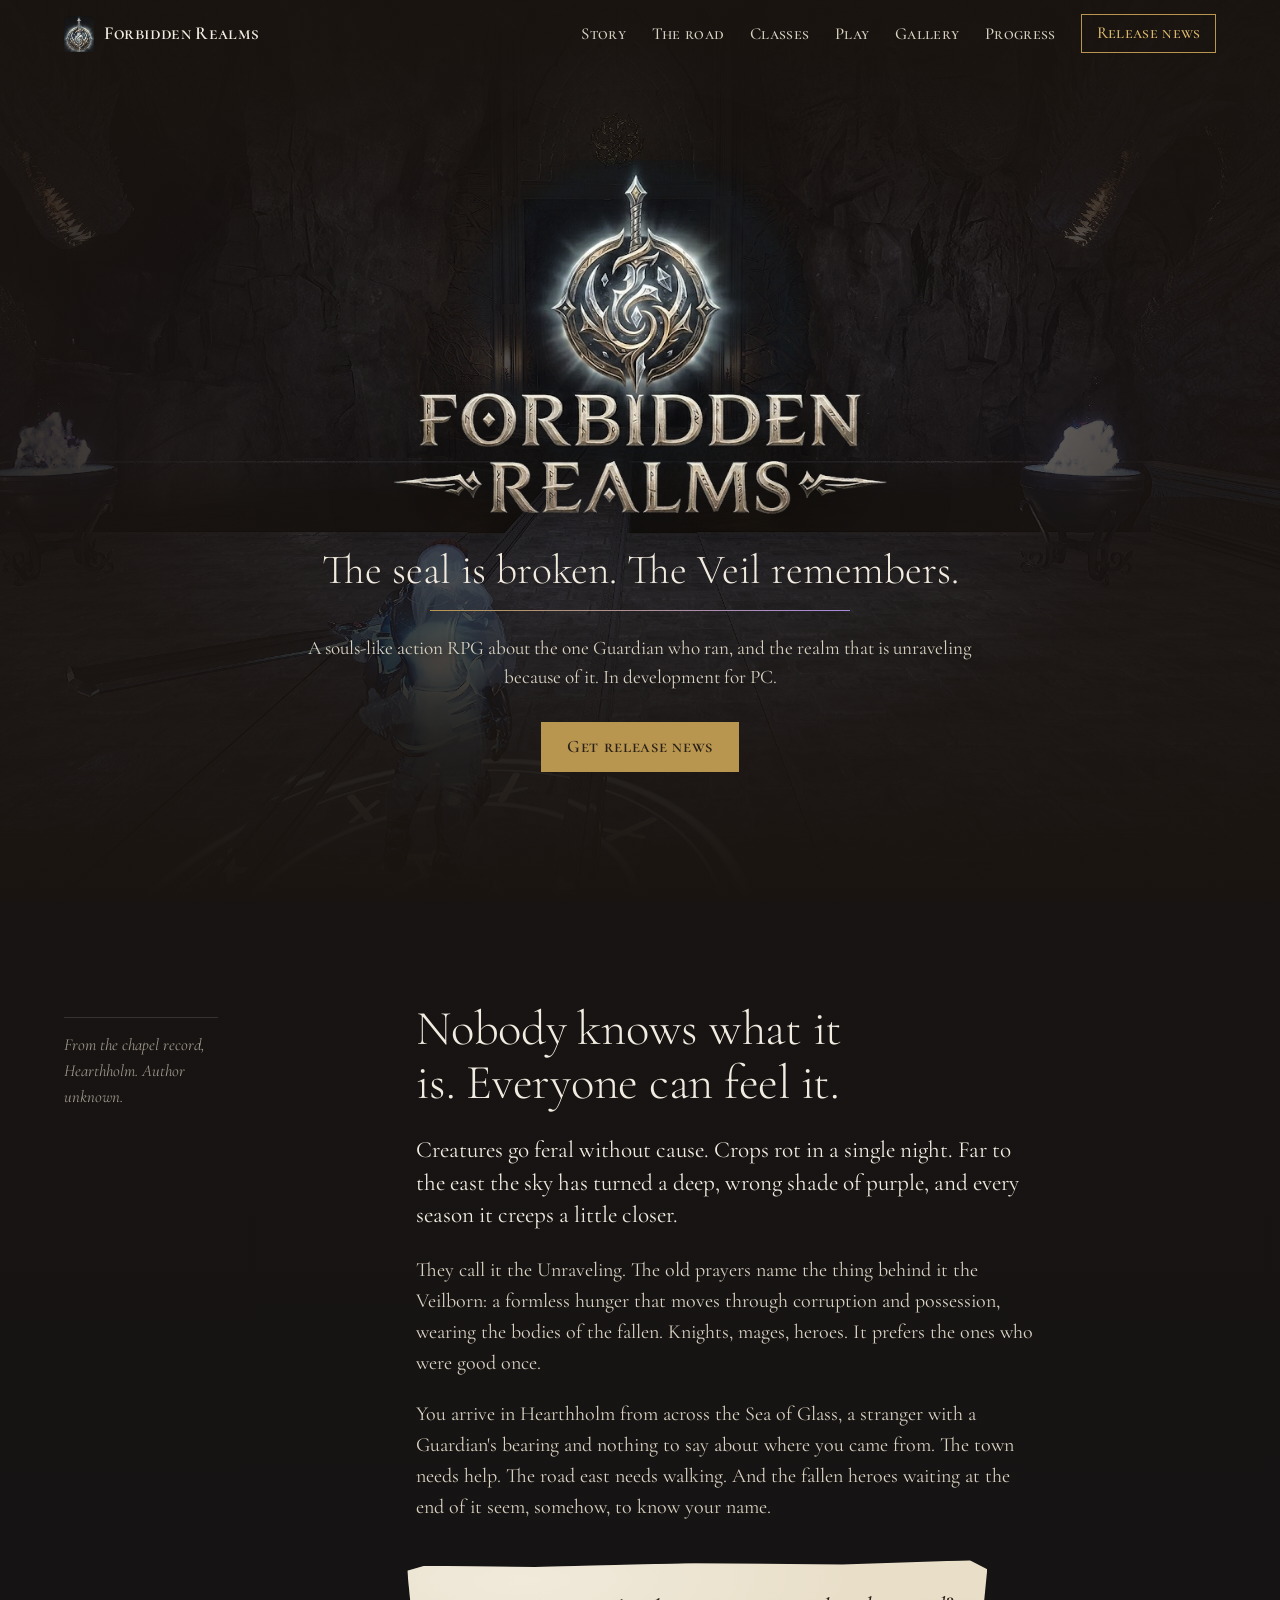
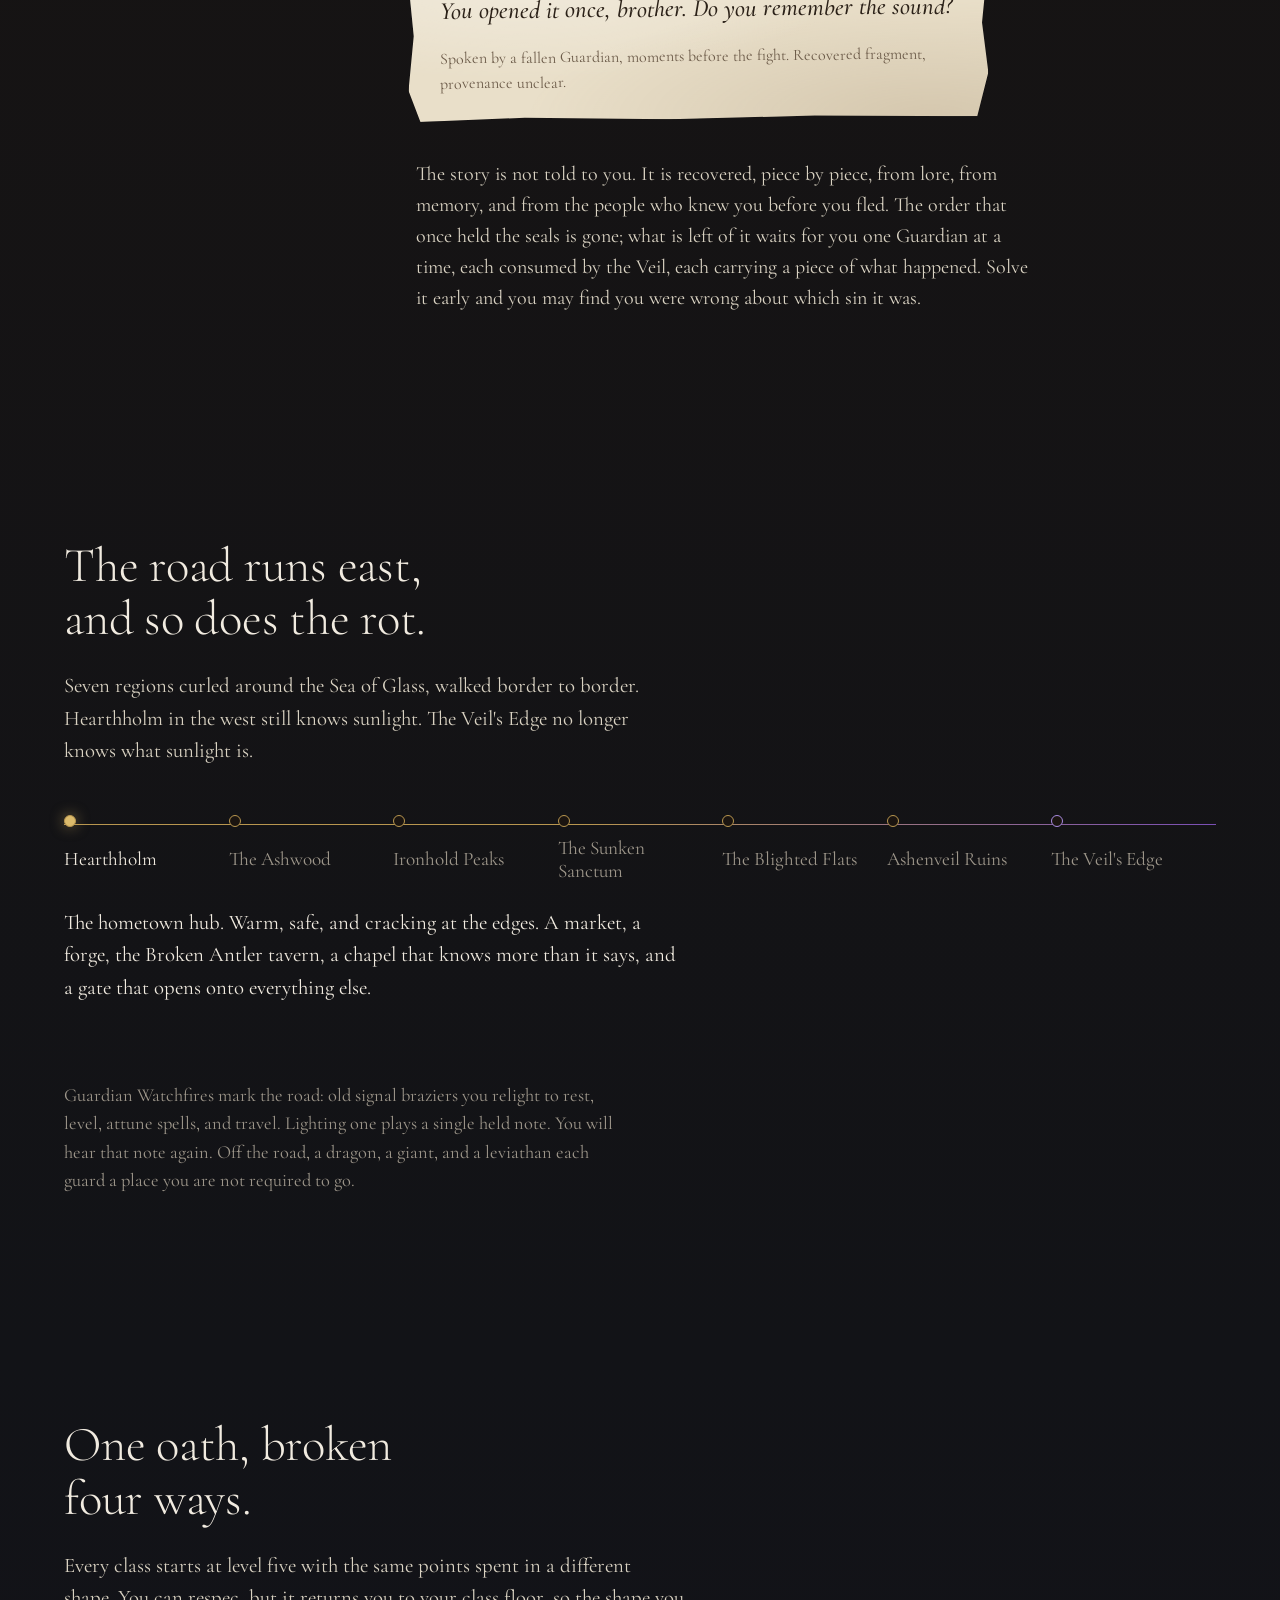
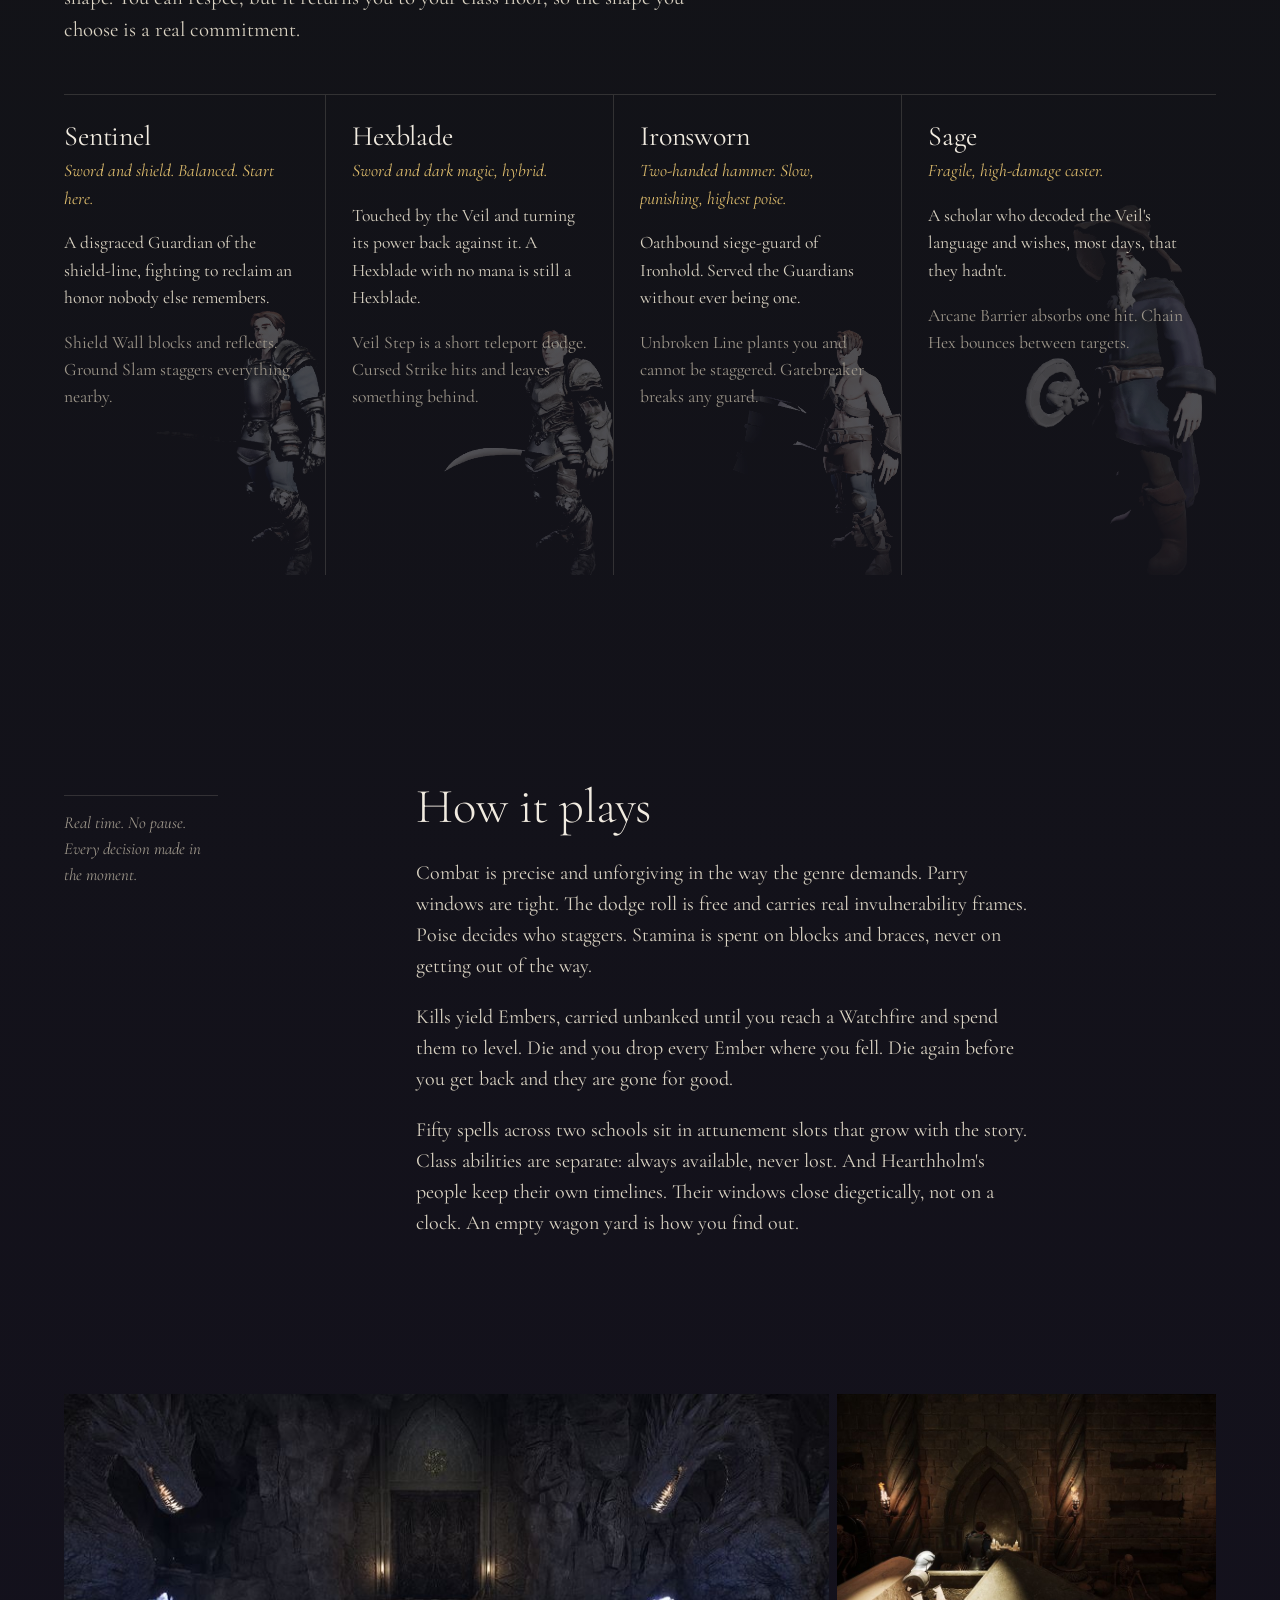
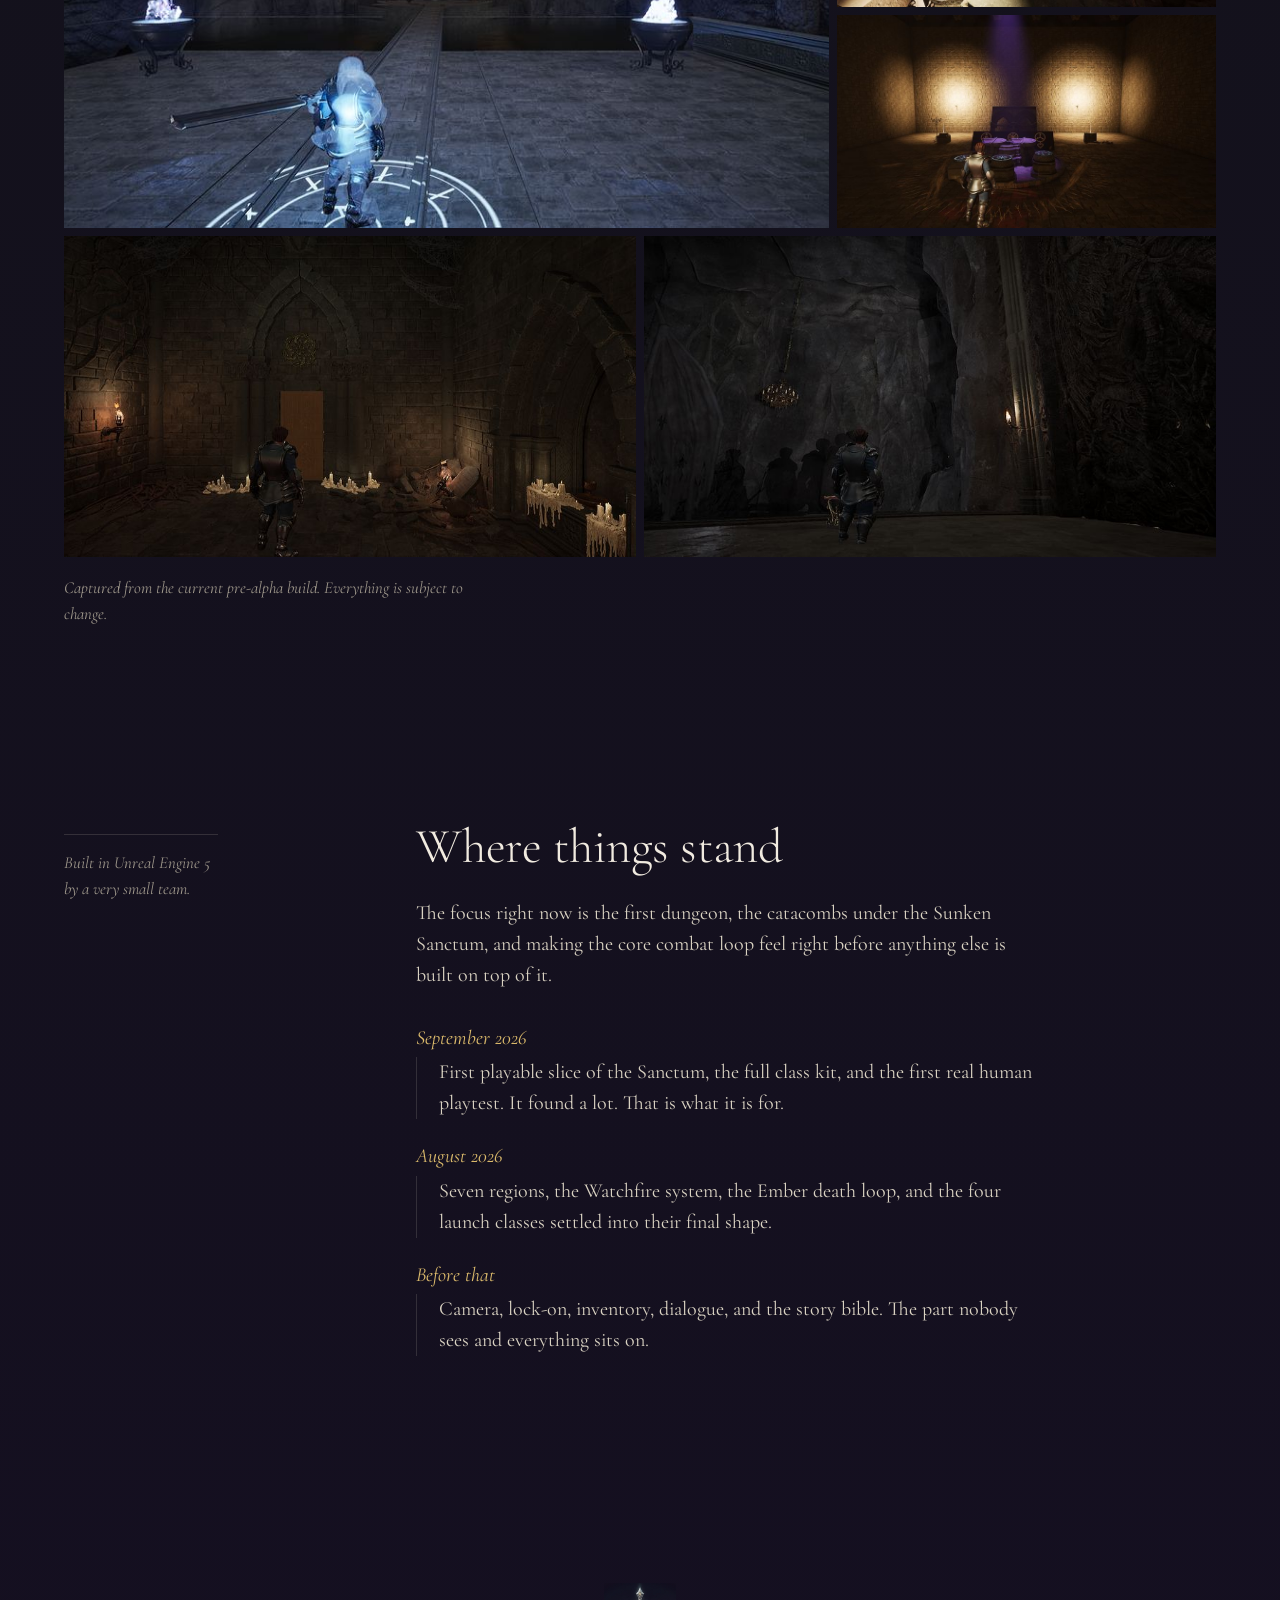
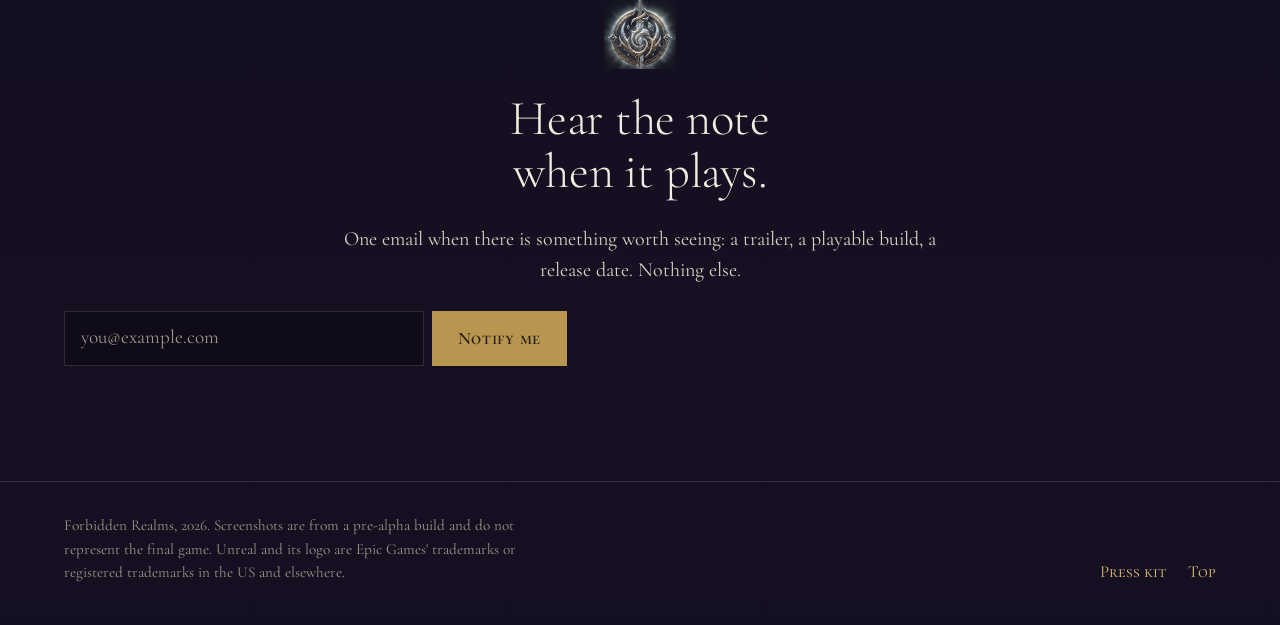
==== index.html @ a3195ac0 "initial" ====
<!DOCTYPE html>
<html lang="en">
<head>
  <meta charset="utf-8">
  <meta name="viewport" content="width=device-width, initial-scale=1">
  <title>Forbidden Realms</title>
  <meta name="description" content="A souls-like action RPG. The seals are failing, the realm is unraveling from the east, and the only Guardian left is the one who ran.">
  <meta name="theme-color" content="#1a1410">

  <meta property="og:type" content="website">
  <meta property="og:title" content="Forbidden Realms">
  <meta property="og:description" content="The seal is broken. The Veil remembers. A souls-like action RPG, in development for PC.">
  <meta property="og:image" content="assets/img/og-image.jpg">
  <meta name="twitter:card" content="summary_large_image">
  <meta name="twitter:title" content="Forbidden Realms">
  <meta name="twitter:description" content="The seal is broken. The Veil remembers. A souls-like action RPG, in development for PC.">
  <meta name="twitter:image" content="assets/img/og-image.jpg">

  <link rel="icon" type="image/png" sizes="32x32" href="assets/img/favicon-32.png">
  <link rel="apple-touch-icon" sizes="180x180" href="assets/img/favicon-180.png">

  <link rel="preconnect" href="https://fonts.googleapis.com">
  <link rel="preconnect" href="https://fonts.gstatic.com" crossorigin>
  <link href="https://fonts.googleapis.com/css2?family=Cormorant+Garamond:ital,wght@0,300;0,400;0,500;0,600;1,300;1,400;1,500&family=Cormorant+SC:wght@500;600&display=swap" rel="stylesheet">
  <link rel="stylesheet" href="assets/css/style.css">
</head>
<body>

<a class="skip" href="#story">Skip to the story</a>

<header class="top" id="top">
  <a class="top__home" href="#top">
    <img src="assets/img/emblem.png" alt="" width="30" height="36">
    <span>Forbidden Realms</span>
  </a>
  <button class="top__toggle" aria-expanded="false" aria-controls="menu" aria-label="Open menu"><span></span><span></span></button>
  <nav class="top__nav" id="menu" aria-label="Sections">
    <a href="#story">Story</a>
    <a href="#road">The road</a>
    <a href="#classes">Classes</a>
    <a href="#play">Play</a>
    <a href="#gallery">Gallery</a>
    <a href="#progress">Progress</a>
    <a class="top__cta" href="#follow">Release news</a>
  </nav>
</header>

<main>

  <section class="hero" aria-labelledby="title">
    <picture class="hero__bg">
      <source media="(max-width: 720px)" srcset="assets/img/hero-bg-small.jpg">
      <img src="assets/img/hero-bg.jpg" alt="" fetchpriority="high">
    </picture>
    <div class="hero__body">
      <img class="hero__mark" src="assets/img/logo.png" alt="Forbidden Realms" width="630" height="445">
      <h1 id="title" class="sr-only">Forbidden Realms</h1>
      <p class="hero__line">The seal is broken. The Veil remembers.</p>
      <span class="hero__note" aria-hidden="true"></span>
      <p class="hero__about">A souls-like action RPG about the one Guardian who ran, and the realm that is unraveling because of it. In development for PC.</p>
      <a class="button" href="#follow">Get release news</a>
    </div>
  </section>

  <section class="ms" id="story" aria-labelledby="story-h">
    <aside class="ms__margin">
      <p>From the chapel record, Hearthholm. Author unknown.</p>
    </aside>
    <div class="ms__text">
      <h2 id="story-h">Nobody knows what it is. Everyone can feel it.</h2>
      <p class="first">Creatures go feral without cause. Crops rot in a single night. Far to the east the sky has turned a deep, wrong shade of purple, and every season it creeps a little closer.</p>
      <p>They call it the Unraveling. The old prayers name the thing behind it the Veilborn: a formless hunger that moves through corruption and possession, wearing the bodies of the fallen. Knights, mages, heroes. It prefers the ones who were good once.</p>
      <p>You arrive in Hearthholm from across the Sea of Glass, a stranger with a Guardian's bearing and nothing to say about where you came from. The town needs help. The road east needs walking. And the fallen heroes waiting at the end of it seem, somehow, to know your name.</p>

      <figure class="fragment">
        <blockquote>
          <p>You opened it once, brother. Do you remember the sound?</p>
        </blockquote>
        <figcaption>Spoken by a fallen Guardian, moments before the fight. Recovered fragment, provenance unclear.</figcaption>
      </figure>

      <p>The story is not told to you. It is recovered, piece by piece, from lore, from memory, and from the people who knew you before you fled. The order that once held the seals is gone; what is left of it waits for you one Guardian at a time, each consumed by the Veil, each carrying a piece of what happened. Solve it early and you may find you were wrong about which sin it was.</p>
    </div>
  </section>

  <section class="road-section" id="road" aria-labelledby="road-h">
    <div class="road-section__head">
      <h2 id="road-h">The road runs east, and so does the rot.</h2>
      <p>Seven regions curled around the Sea of Glass, walked border to border. Hearthholm in the west still knows sunlight. The Veil's Edge no longer knows what sunlight is.</p>
    </div>

    <ol class="road" aria-label="Regions, west to east">
      <li class="road__stop is-active">
        <button type="button" aria-expanded="true" aria-controls="stop-1" id="stop-1-btn">Hearthholm</button>
        <div class="road__text" id="stop-1" role="region" aria-labelledby="stop-1-btn">
          <p>The hometown hub. Warm, safe, and cracking at the edges. A market, a forge, the Broken Antler tavern, a chapel that knows more than it says, and a gate that opens onto everything else.</p>
        </div>
      </li>
      <li class="road__stop">
        <button type="button" aria-expanded="false" aria-controls="stop-2" id="stop-2-btn">The Ashwood</button>
        <div class="road__text" id="stop-2" role="region" aria-labelledby="stop-2-btn" hidden>
          <p>A dark, corrupted forest and the first true zone. The trees remember what burned.</p>
        </div>
      </li>
      <li class="road__stop">
        <button type="button" aria-expanded="false" aria-controls="stop-3" id="stop-3-btn">Ironhold Peaks</button>
        <div class="road__text" id="stop-3" role="region" aria-labelledby="stop-3-btn" hidden>
          <p>Mountain fortresses and what remains of the Guardian order. The Vault of Oaths is up there somewhere, and so is something that was never a Guardian at all.</p>
        </div>
      </li>
      <li class="road__stop">
        <button type="button" aria-expanded="false" aria-controls="stop-4" id="stop-4-btn">The Sunken Sanctum</button>
        <div class="road__text" id="stop-4" role="region" aria-labelledby="stop-4-btn" hidden>
          <p>An underground seal site beneath the forest. Water, stone, candle wax, and things that should have stayed bound. This is where the current build lives.</p>
        </div>
      </li>
      <li class="road__stop">
        <button type="button" aria-expanded="false" aria-controls="stop-5" id="stop-5-btn">The Blighted Flats</button>
        <div class="road__text" id="stop-5" role="region" aria-labelledby="stop-5-btn" hidden>
          <p>A wasteland crossed by the Bone Road. The turning point of the whole story waits on the far side.</p>
        </div>
      </li>
      <li class="road__stop">
        <button type="button" aria-expanded="false" aria-controls="stop-6" id="stop-6-btn">Ashenveil Ruins</button>
        <div class="road__text" id="stop-6" role="region" aria-labelledby="stop-6-btn" hidden>
          <p>A village that no longer exists, across the water you swore you would never cross again.</p>
        </div>
      </li>
      <li class="road__stop road__stop--veil">
        <button type="button" aria-expanded="false" aria-controls="stop-7" id="stop-7-btn">The Veil's Edge</button>
        <div class="road__text" id="stop-7" role="region" aria-labelledby="stop-7-btn" hidden>
          <p>Reality is coming apart here. The last seal is at the center of it, and so is the truth.</p>
        </div>
      </li>
    </ol>

    <p class="road-section__foot">Guardian Watchfires mark the road: old signal braziers you relight to rest, level, attune spells, and travel. Lighting one plays a single held note. You will hear that note again. Off the road, a dragon, a giant, and a leviathan each guard a place you are not required to go.</p>
  </section>

  <section class="classes" id="classes" aria-labelledby="classes-h">
    <div class="classes__head">
      <h2 id="classes-h">One oath, broken four ways.</h2>
      <p>Every class starts at level five with the same points spent in a different shape. You can respec, but it returns you to your class floor, so the shape you choose is a real commitment.</p>
    </div>
    <div class="classes__grid">
      <article>
        <video class="classes__loop classes__loop--onblack" muted loop playsinline preload="none" poster="assets/video/sentinel.jpg" aria-hidden="true" tabindex="-1">
          <source data-src="assets/video/sentinel.webm" type="video/webm">
          <source data-src="assets/video/sentinel.mp4" type="video/mp4">
        </video>
        <h3>Sentinel</h3>
        <p class="classes__style">Sword and shield. Balanced. Start here.</p>
        <p>A disgraced Guardian of the shield-line, fighting to reclaim an honor nobody else remembers.</p>
        <p class="classes__kit">Shield Wall blocks and reflects. Ground Slam staggers everything nearby.</p>
      </article>
      <article>
        <video class="classes__loop classes__loop--onblack" muted loop playsinline preload="none" poster="assets/video/hexblade.jpg" aria-hidden="true" tabindex="-1">
          <source data-src="assets/video/hexblade.webm" type="video/webm">
          <source data-src="assets/video/hexblade.mp4" type="video/mp4">
        </video>
        <h3>Hexblade</h3>
        <p class="classes__style">Sword and dark magic, hybrid.</p>
        <p>Touched by the Veil and turning its power back against it. A Hexblade with no mana is still a Hexblade.</p>
        <p class="classes__kit">Veil Step is a short teleport dodge. Cursed Strike hits and leaves something behind.</p>
      </article>
      <article>
        <video class="classes__loop classes__loop--onblack" muted loop playsinline preload="none" poster="assets/video/ironsworn.jpg" aria-hidden="true" tabindex="-1">
          <source data-src="assets/video/ironsworn.webm" type="video/webm">
          <source data-src="assets/video/ironsworn.mp4" type="video/mp4">
        </video>
        <h3>Ironsworn</h3>
        <p class="classes__style">Two-handed hammer. Slow, punishing, highest poise.</p>
        <p>Oathbound siege-guard of Ironhold. Served the Guardians without ever being one.</p>
        <p class="classes__kit">Unbroken Line plants you and cannot be staggered. Gatebreaker breaks any guard.</p>
      </article>
      <article>
        <video class="classes__loop classes__loop--onblack" muted loop playsinline preload="none" poster="assets/video/sage.jpg" aria-hidden="true" tabindex="-1">
          <source data-src="assets/video/sage.webm" type="video/webm">
          <source data-src="assets/video/sage.mp4" type="video/mp4">
        </video>
        <h3>Sage</h3>
        <p class="classes__style">Fragile, high-damage caster.</p>
        <p>A scholar who decoded the Veil's language and wishes, most days, that they hadn't.</p>
        <p class="classes__kit">Arcane Barrier absorbs one hit. Chain Hex bounces between targets.</p>
      </article>
    </div>
  </section>

  <section class="ms" id="play" aria-labelledby="play-h">
    <aside class="ms__margin">
      <p>Real time. No pause. Every decision made in the moment.</p>
    </aside>
    <div class="ms__text">
      <h2 id="play-h">How it plays</h2>
      <p>Combat is precise and unforgiving in the way the genre demands. Parry windows are tight. The dodge roll is free and carries real invulnerability frames. Poise decides who staggers. Stamina is spent on blocks and braces, never on getting out of the way.</p>
      <p>Kills yield Embers, carried unbanked until you reach a Watchfire and spend them to level. Die and you drop every Ember where you fell. Die again before you get back and they are gone for good.</p>
      <p>Fifty spells across two schools sit in attunement slots that grow with the story. Class abilities are separate: always available, never lost. And Hearthholm's people keep their own timelines. Their windows close diegetically, not on a clock. An empty wagon yard is how you find out.</p>
    </div>
  </section>

  <section class="gallery" id="gallery" aria-labelledby="gallery-h">
    <h2 id="gallery-h" class="sr-only">Gallery</h2>
    <a class="gallery__item gallery__item--a" href="assets/img/gallery/dragon-hall.jpg" data-caption="The sealed gate, Sunken Sanctum">
      <img src="assets/img/gallery/dragon-hall-thumb.jpg" alt="A knight before a vast gate flanked by two stone dragons, blue braziers burning on either side" loading="lazy" width="800" height="450">
    </a>
    <a class="gallery__item gallery__item--b" href="assets/img/gallery/altar.jpg" data-caption="A Guardian's rest">
      <img src="assets/img/gallery/altar-thumb.jpg" alt="A knight kneels at a candle-lit shrine between twisted stone pillars" loading="lazy" width="800" height="450">
    </a>
    <a class="gallery__item gallery__item--c" href="assets/img/gallery/rune-chamber.jpg" data-caption="The rune chamber">
      <img src="assets/img/gallery/rune-chamber-thumb.jpg" alt="A ritual chamber lit violet from above, sigils glowing on stone pedestals" loading="lazy" width="800" height="450">
    </a>
    <a class="gallery__item gallery__item--d" href="assets/img/gallery/sealed-door.jpg" data-caption="The door beneath the sigil">
      <img src="assets/img/gallery/sealed-door-thumb.jpg" alt="A knight approaches a wooden door beneath a gilded sigil in a cobwebbed chamber" loading="lazy" width="800" height="450">
    </a>
    <a class="gallery__item gallery__item--e" href="assets/img/gallery/cavern.jpg" data-caption="Below the Sanctum">
      <img src="assets/img/gallery/cavern-thumb.jpg" alt="A lone knight in a dark cavern lit by a distant chandelier" loading="lazy" width="800" height="450">
    </a>
    <p class="gallery__note">Captured from the current pre-alpha build. Everything is subject to change.</p>
  </section>

  <section class="ms" id="progress" aria-labelledby="progress-h">
    <aside class="ms__margin">
      <p>Built in Unreal Engine 5 by a very small team.</p>
    </aside>
    <div class="ms__text">
      <h2 id="progress-h">Where things stand</h2>
      <p>The focus right now is the first dungeon, the catacombs under the Sunken Sanctum, and making the core combat loop feel right before anything else is built on top of it.</p>
      <dl class="log">
        <dt><time datetime="2026-09">September 2026</time></dt>
        <dd>First playable slice of the Sanctum, the full class kit, and the first real human playtest. It found a lot. That is what it is for.</dd>
        <dt><time datetime="2026-08">August 2026</time></dt>
        <dd>Seven regions, the Watchfire system, the Ember death loop, and the four launch classes settled into their final shape.</dd>
        <dt>Before that</dt>
        <dd>Camera, lock-on, inventory, dialogue, and the story bible. The part nobody sees and everything sits on.</dd>
      </dl>
    </div>
  </section>

  <section class="follow" id="follow" aria-labelledby="follow-h">
    <img class="follow__mark" src="assets/img/emblem.png" alt="" width="72" height="86">
    <h2 id="follow-h">Hear the note when it plays.</h2>
    <p>One email when there is something worth seeing: a trailer, a playable build, a release date. Nothing else.</p>
    <form class="follow__form" id="follow-form" novalidate>
      <label class="sr-only" for="email">Email address</label>
      <input id="email" type="email" name="email" placeholder="you@example.com" autocomplete="email" required>
      <button class="button" type="submit">Notify me</button>
      <p class="follow__msg" role="status" aria-live="polite"></p>
    </form>
  </section>

</main>

<footer class="foot">
  <p>Forbidden Realms, 2026. Screenshots are from a pre-alpha build and do not represent the final game. Unreal and its logo are Epic Games' trademarks or registered trademarks in the US and elsewhere.</p>
  <nav aria-label="Footer"><a href="press.html">Press kit</a><a href="#top">Top</a></nav>
</footer>

<div class="lightbox" id="lightbox" role="dialog" aria-modal="true" aria-label="Screenshot" hidden>
  <button class="lightbox__close" aria-label="Close">&times;</button>
  <button class="lightbox__prev" aria-label="Previous">&#8249;</button>
  <figure>
    <img class="lightbox__img" src="" alt="">
    <figcaption class="lightbox__cap"></figcaption>
  </figure>
  <button class="lightbox__next" aria-label="Next">&#8250;</button>
</div>

<script src="assets/js/main.js" defer></script>
</body>
</html>
---- assets/css/style.css ----
/* Forbidden Realms
   The page is the road east: it starts hearth-warm and ends Veil-purple.
   One family (Cormorant), one bold idea, hairlines only where they separate real things. */

:root {
  --soot: #1a1410;
  --ash: #121317;
  --veil-dark: #150f22;
  --bone: #d9d2c2;
  --bone-dim: #9d968a;
  --bone-bright: #f1ebe0;
  --gold: #b8964f;
  --gold-bright: #dcbb6c;
  --veil: #7a4fb5;
  --veil-bright: #a98be0;
  --vellum: #e9dfc9;
  --ink: #2b2118;
  --ink-dim: #6b5a48;
  --rule: rgba(217, 210, 194, 0.16);

  --serif: "Cormorant Garamond", "Cormorant", Garamond, "Times New Roman", serif;
  --caps: "Cormorant SC", "Cormorant Garamond", Garamond, serif;

  --measure: 62ch;
  --gutter: clamp(1.25rem, 5vw, 5rem);
  --ease: cubic-bezier(0.3, 0.7, 0.2, 1);
}

*, *::before, *::after { box-sizing: border-box; }
html { -webkit-text-size-adjust: 100%; scroll-behavior: smooth; }
body {
  margin: 0;
  font-family: var(--serif);
  font-size: 1.25rem;
  line-height: 1.55;
  color: var(--bone);
  background: linear-gradient(180deg, var(--soot) 0%, var(--ash) 42%, var(--veil-dark) 100%);
  overflow-x: hidden;
}
img { display: block; max-width: 100%; height: auto; }
a { color: var(--gold-bright); text-decoration: none; text-underline-offset: 0.18em; }
a:hover { text-decoration: underline; }
p { margin: 0 0 1em; max-width: var(--measure); }
h1, h2, h3 { font-weight: 400; line-height: 1.1; color: var(--bone-bright); margin: 0 0 0.5em; letter-spacing: -0.005em; }
h2 { font-size: clamp(2rem, 4.2vw, 3.05rem); font-weight: 300; max-width: 22ch; text-wrap: balance; }
h3 { font-size: 1.75rem; }
button { font: inherit; color: inherit; cursor: pointer; }
:focus-visible { outline: 2px solid var(--gold-bright); outline-offset: 4px; }

.sr-only { position: absolute !important; width: 1px; height: 1px; margin: -1px; padding: 0; overflow: hidden; clip: rect(0 0 0 0); white-space: nowrap; border: 0; }
.skip { position: absolute; left: 1rem; top: -4rem; z-index: 50; background: var(--gold); color: var(--ink); padding: 0.4rem 0.9rem; }
.skip:focus { top: 1rem; }

/* Buttons */
.button {
  display: inline-block;
  font-family: var(--caps);
  font-weight: 600;
  font-size: 1.1rem;
  letter-spacing: 0.04em;
  color: var(--ink);
  background: var(--gold);
  border: 0;
  padding: 0.7rem 1.6rem 0.75rem;
  transition: background 0.2s;
}
.button:hover { background: var(--gold-bright); text-decoration: none; }

/* Top bar */
.top {
  position: fixed; inset: 0 0 auto 0; z-index: 40;
  display: flex; align-items: center; justify-content: space-between; gap: 1rem;
  padding: 0.9rem var(--gutter);
  transition: background 0.3s, box-shadow 0.3s;
}
.top.is-scrolled { background: rgba(26, 20, 16, 0.86); backdrop-filter: blur(10px); -webkit-backdrop-filter: blur(10px); box-shadow: 0 1px 0 var(--rule); }
.top__home { display: flex; align-items: center; gap: 0.6rem; font-family: var(--caps); font-weight: 600; font-size: 1.15rem; color: var(--bone-bright); letter-spacing: 0.02em; }
.top__home:hover { text-decoration: none; }
.top__home img { width: 30px; }
.top__nav { display: flex; align-items: center; gap: 1.6rem; font-family: var(--caps); font-weight: 500; font-size: 1.05rem; letter-spacing: 0.02em; }
.top__nav a { color: var(--bone); }
.top__nav a:hover { color: var(--bone-bright); }
.top__nav .top__cta { border: 1px solid var(--gold); padding: 0.3rem 0.9rem 0.35rem; color: var(--gold-bright); }
.top__nav .top__cta:hover { background: rgba(184, 150, 79, 0.14); text-decoration: none; }
.top__toggle { display: none; width: 44px; height: 44px; background: none; border: 0; padding: 0; position: relative; }
.top__toggle span { position: absolute; left: 10px; right: 10px; height: 1px; background: var(--bone-bright); transition: transform 0.25s, top 0.25s; }
.top__toggle span:first-child { top: 18px; }
.top__toggle span:last-child { top: 26px; }
.top__toggle[aria-expanded="true"] span:first-child { top: 22px; transform: rotate(45deg); }
.top__toggle[aria-expanded="true"] span:last-child { top: 22px; transform: rotate(-45deg); }

@media (max-width: 900px) {
  .top__toggle { display: block; }
  .top__nav {
    position: fixed; inset: 0; z-index: -1;
    flex-direction: column; justify-content: center; gap: 1.5rem;
    background: rgba(26, 20, 16, 0.97);
    font-size: 1.6rem;
    opacity: 0; pointer-events: none; transition: opacity 0.25s;
  }
  .top__nav.is-open { opacity: 1; pointer-events: auto; }
  .top.is-open { background: transparent; box-shadow: none; }
}

/* Hero: the mark, one line, one drawn hairline */
.hero {
  position: relative; min-height: min(100svh, 1000px);
  display: grid; place-items: center; text-align: center;
  padding: 7rem var(--gutter) 5rem; overflow: hidden;
}
.hero__bg, .hero__bg img { position: absolute; inset: 0; width: 100%; height: 100%; object-fit: cover; object-position: center 42%; }
.hero__bg::after {
  content: ""; position: absolute; inset: 0;
  background:
    radial-gradient(ellipse 60% 55% at 50% 42%, rgba(26,20,16,0.1), rgba(26,20,16,0.82) 78%),
    linear-gradient(180deg, rgba(26,20,16,0.75), rgba(26,20,16,0.15) 30%, rgba(26,20,16,0.4) 75%, var(--soot) 100%);
}
.hero__body { position: relative; display: flex; flex-direction: column; align-items: center; }
.hero__mark { width: min(520px, 80vw); filter: drop-shadow(0 16px 40px rgba(0,0,0,0.75)); animation: settle 1.4s var(--ease) both; }
.hero__line {
  font-size: clamp(1.6rem, 3.6vw, 2.6rem); font-weight: 300; line-height: 1.2;
  color: var(--bone-bright); max-width: none; margin: 1.2rem 0 0.9rem;
  animation: settle 1.4s 0.3s var(--ease) both;
}
.hero__note {
  display: block; width: min(420px, 60vw); height: 1px;
  background: linear-gradient(90deg, var(--gold), var(--veil-bright));
  transform: scaleX(0); transform-origin: left;
  animation: heldNote 2.2s 0.9s var(--ease) both;
}
.hero__about { font-size: 1.2rem; color: var(--bone); max-width: 36em; margin: 1.4rem 0 1.8rem; animation: settle 1.4s 1.1s var(--ease) both; text-shadow: 0 1px 10px rgba(0,0,0,0.7); }
.hero .button { animation: settle 1.4s 1.3s var(--ease) both; }
@keyframes settle { from { opacity: 0; transform: translateY(10px); } to { opacity: 1; transform: none; } }
@keyframes heldNote { from { transform: scaleX(0); } to { transform: scaleX(1); } }

/* Manuscript sections: margin note + measured column */
.ms {
  display: grid; grid-template-columns: minmax(0, 18rem) minmax(0, 1fr);
  gap: 2rem var(--gutter);
  padding: clamp(4rem, 8vw, 7rem) var(--gutter);
  max-width: 1280px; margin: 0 auto;
}
.ms__margin { padding-top: 0.9rem; }
.ms__margin p { font-style: italic; font-size: 1.05rem; color: var(--bone-dim); max-width: 22ch; border-top: 1px solid var(--rule); padding-top: 0.9rem; }
.ms__text { max-width: var(--measure); }
.ms__text .first { font-size: 1.45rem; line-height: 1.4; color: var(--bone-bright); }
@media (max-width: 900px) {
  .ms { grid-template-columns: 1fr; gap: 1rem; }
  .ms__margin p { border-top: 0; padding-top: 0; }
}

/* A recovered fragment: vellum, ink, a torn edge */
.fragment {
  margin: 2.5rem 0 2.5rem -0.5rem; padding: 1.8rem 2rem 1.6rem;
  max-width: calc(var(--measure) - 4ch);
  background:
    radial-gradient(ellipse at 20% 10%, rgba(255,255,255,0.35), transparent 50%),
    radial-gradient(ellipse at 90% 100%, rgba(120, 90, 50, 0.18), transparent 55%),
    var(--vellum);
  color: var(--ink);
  clip-path: polygon(0 3%, 3% 0, 22% 1.5%, 48% 0, 75% 2%, 97% 0, 100% 6%, 99% 40%, 100% 72%, 98% 100%, 70% 98.5%, 45% 100%, 20% 98%, 2% 100%, 0 80%, 1% 45%);
  transform: rotate(-0.6deg);
  box-shadow: 0 18px 40px -18px rgba(0,0,0,0.9);
}
.fragment blockquote { margin: 0; }
.fragment blockquote p { font-size: 1.55rem; line-height: 1.3; font-style: italic; font-weight: 500; color: var(--ink); margin: 0 0 0.8em; max-width: none; }
.fragment figcaption { font-size: 1rem; color: var(--ink-dim); }

/* The road: seven stops, west to east. Buttons sit on the line; one panel opens beneath it. */
.road-section { padding: clamp(4rem, 8vw, 7rem) var(--gutter); max-width: 1280px; margin: 0 auto; }
.road-section__head p { font-size: 1.3rem; color: var(--bone); }
.road { list-style: none; margin: 3rem 0 0; padding: 0; position: relative; display: grid; grid-template-columns: repeat(7, 1fr); grid-template-rows: auto auto; }
.road::before {
  content: ""; position: absolute; left: 0; right: 0; top: 0.55rem; height: 1px;
  background: linear-gradient(90deg, var(--gold) 0%, var(--gold) 45%, var(--veil) 100%);
}
.road__stop { display: contents; }
.road__stop button {
  position: relative; grid-row: 1; display: block; background: none; border: 0;
  padding: 1.4rem 0.6rem 0 0; text-align: left;
  font-size: 1.2rem; line-height: 1.15; color: var(--bone-dim); transition: color 0.2s;
}
.road__stop button::before {
  content: ""; position: absolute; left: 0; top: 0; width: 12px; height: 12px;
  border-radius: 50%; background: var(--soot); border: 1px solid var(--gold);
  transition: background 0.2s, box-shadow 0.2s;
}
.road__stop--veil button::before { border-color: var(--veil-bright); }
.road__stop button:hover, .road__stop.is-active button { color: var(--bone-bright); }
.road__stop.is-active button::before { background: var(--gold-bright); box-shadow: 0 0 14px rgba(220,187,108,0.55); }
.road__stop--veil.is-active button::before { background: var(--veil-bright); box-shadow: 0 0 14px rgba(169,139,224,0.6); }
.road__text { grid-row: 2; grid-column: 1 / -1; padding-top: 1.6rem; }
.road__text p { font-size: 1.3rem; color: var(--bone-bright); max-width: var(--measure); }
.road__text[hidden] { display: none; }

@media (max-width: 900px) {
  .road { grid-template-columns: 1fr; grid-template-rows: none; padding-left: 1.4rem; }
  .road::before { left: 5px; right: auto; top: 0.5rem; bottom: 0.5rem; width: 1px; height: auto; background: linear-gradient(180deg, var(--gold) 0%, var(--gold) 45%, var(--veil) 100%); }
  .road__stop { display: block; padding: 0 0 1.4rem; }
  .road__stop button { grid-row: auto; padding: 0; }
  .road__stop button::before { left: -1.4rem; top: 0.45rem; }
  .road__text { grid-row: auto; grid-column: auto; padding-top: 0.6rem; }
  .road__text p { font-size: 1.15rem; color: var(--bone); }
}
.road-section__foot { margin-top: 3.5rem; font-size: 1.15rem; color: var(--bone-dim); max-width: var(--measure); }

/* No JS: show every stop's text */
html:not(.js) .road__text[hidden] { display: block; }

/* Classes: four columns, hairlines between */
.classes { padding: clamp(4rem, 8vw, 7rem) var(--gutter); max-width: 1280px; margin: 0 auto; }
.classes__head p { font-size: 1.3rem; }
.classes__grid { display: grid; grid-template-columns: repeat(4, 1fr); margin-top: 3rem; border-top: 1px solid var(--rule); }
.classes__grid article { position: relative; overflow: hidden; padding: 1.6rem 1.6rem 1.6rem 0; border-right: 1px solid var(--rule); margin-right: 1.6rem; min-height: 30rem; }
.classes__grid article > :not(.classes__loop) { position: relative; z-index: 1; }
/* The class idle loop, faint and desaturated so it reads as presence behind the text, not an
   illustration. Sources with a real alpha channel composite normally; a loop rendered on black
   gets .classes__loop--onblack, which screen-blends the black away against the page (the
   column must NOT isolate its own stacking context or the blend has nothing to blend with). */
.classes__loop {
  position: absolute; z-index: 0; right: -6%; bottom: -4%; width: 78%; height: 88%;
  object-fit: contain; object-position: right bottom;
  opacity: 0.26; filter: saturate(0.45) contrast(1.05);
  -webkit-mask-image: linear-gradient(180deg, transparent 0%, #000 22%, #000 78%, transparent 100%);
  mask-image: linear-gradient(180deg, transparent 0%, #000 22%, #000 78%, transparent 100%);
  pointer-events: none;
}
.classes__loop--onblack { mix-blend-mode: screen; }
@media (prefers-reduced-motion: reduce) {
  .classes__loop { display: none; }
  .classes__grid article { background-repeat: no-repeat; background-position: right bottom; background-size: auto 88%; background-blend-mode: screen; }
}
.classes__grid article:last-child { border-right: 0; margin-right: 0; }
.classes__grid h3 { margin-bottom: 0.2em; }
.classes__style { font-style: italic; color: var(--gold-bright); font-size: 1.1rem; }
.classes__grid p { font-size: 1.1rem; }
.classes__kit { color: var(--bone-dim); }
@media (max-width: 1000px) {
  .classes__grid { grid-template-columns: repeat(2, 1fr); }
  .classes__grid article:nth-child(2) { border-right: 0; margin-right: 0; }
  .classes__grid article:nth-child(n+3) { border-top: 1px solid var(--rule); }
}
@media (max-width: 560px) {
  .classes__grid { grid-template-columns: 1fr; }
  .classes__grid article { border-right: 0; margin-right: 0; padding-right: 0; }
  .classes__grid article + article { border-top: 1px solid var(--rule); }
}

/* Gallery: two large, three small */
.gallery {
  display: grid; grid-template-columns: repeat(6, 1fr); grid-auto-rows: minmax(120px, auto); gap: 0.5rem;
  padding: 2rem var(--gutter); max-width: 1400px; margin: 0 auto;
}
.gallery__item { position: relative; overflow: hidden; background: var(--ash); }
.gallery__item img { width: 100%; height: 100%; object-fit: cover; }
.gallery__item--a { grid-column: 1 / 5; grid-row: 1 / 3; }
.gallery__item--b { grid-column: 5 / 7; grid-row: 1; }
.gallery__item--c { grid-column: 5 / 7; grid-row: 2; }
.gallery__item--d { grid-column: 1 / 4; grid-row: 3; }
.gallery__item--e { grid-column: 4 / 7; grid-row: 3; }
.gallery__item:focus-visible { outline-offset: -3px; }
.gallery__note { grid-column: 1 / -1; font-style: italic; color: var(--bone-dim); font-size: 1.05rem; margin: 0.6rem 0 0; }
@media (max-width: 720px) {
  .gallery { grid-template-columns: 1fr; grid-auto-rows: auto; }
  .gallery__item { grid-column: auto !important; grid-row: auto !important; aspect-ratio: 16 / 9; }
}

/* Lightbox */
.lightbox { position: fixed; inset: 0; z-index: 60; background: rgba(12, 9, 14, 0.94); display: grid; grid-template-columns: auto 1fr auto; align-items: center; padding: 1rem; opacity: 0; transition: opacity 0.2s; }
.lightbox[hidden] { display: none; }
.lightbox.is-visible { opacity: 1; }
.lightbox figure { margin: 0; display: flex; flex-direction: column; align-items: center; gap: 0.6rem; min-width: 0; }
.lightbox__img { max-width: 100%; max-height: 84vh; object-fit: contain; }
.lightbox__cap { font-style: italic; color: var(--bone-dim); font-size: 1.05rem; }
.lightbox__close, .lightbox__prev, .lightbox__next { background: none; border: 0; color: var(--bone-bright); font-size: 2.4rem; line-height: 1; width: 48px; height: 48px; }
.lightbox__close { position: absolute; top: 1rem; right: 1rem; }
@media (max-width: 640px) {
  .lightbox { grid-template-columns: 1fr; }
  .lightbox__prev, .lightbox__next { position: absolute; bottom: 1rem; }
  .lightbox__prev { left: 1rem; }
  .lightbox__next { right: 1rem; }
}

/* Progress log: a real sequence, so dated entries */
.log { margin: 2rem 0 0; max-width: var(--measure); }
.log dt { font-style: italic; color: var(--gold-bright); }
.log dd { margin: 0.2rem 0 1.4rem; padding-left: 1.4rem; border-left: 1px solid var(--rule); }

/* Follow */
.follow { text-align: center; padding: clamp(4rem, 8vw, 7rem) var(--gutter) clamp(5rem, 9vw, 8rem); }
.follow__mark { width: 72px; margin: 0 auto 1.4rem; opacity: 0.9; }
.follow h2 { margin-inline: auto; }
.follow p { margin-inline: auto; }
.follow__form { display: flex; justify-content: center; gap: 0.5rem; flex-wrap: wrap; margin-top: 1.6rem; }
.follow__form input {
  width: min(360px, 100%); padding: 0.7rem 1rem 0.75rem; font: inherit; font-size: 1.2rem;
  color: var(--bone-bright); background: rgba(0,0,0,0.3); border: 1px solid var(--rule);
}
.follow__form input:focus { outline: none; border-color: var(--gold); }
.follow__form input::placeholder { color: var(--bone-dim); }
.follow__msg { flex-basis: 100%; margin: 0.8rem 0 0; min-height: 1.5em; font-style: italic; color: var(--gold-bright); }
.follow__msg.is-error { color: #e08a8a; }

/* Footer */
.foot { display: flex; justify-content: space-between; align-items: flex-end; gap: 2rem; padding: 2rem var(--gutter) 2.5rem; border-top: 1px solid var(--rule); font-size: 0.95rem; color: var(--bone-dim); }
.foot p { margin: 0; max-width: 70ch; }
.foot nav { display: flex; gap: 1.4rem; font-family: var(--caps); font-size: 1.05rem; }
@media (max-width: 720px) { .foot { flex-direction: column; align-items: flex-start; } }

/* Press page */
.page { padding: 7rem var(--gutter) 3rem; max-width: 1280px; margin: 0 auto; }
.page h1 { font-size: clamp(2.4rem, 5vw, 3.8rem); font-weight: 300; }
.page h2 { font-size: 1.9rem; margin-top: 2.5rem; }
.facts { display: grid; grid-template-columns: max-content 1fr; gap: 0.3rem 1.5rem; max-width: var(--measure); }
.facts dt { font-style: italic; color: var(--bone-dim); }
.facts dd { margin: 0; }
.downloads { display: grid; grid-template-columns: repeat(auto-fill, minmax(240px, 1fr)); gap: 1rem; margin-top: 1rem; }
.downloads figure { margin: 0; }
.downloads img { background: var(--ash); margin-bottom: 0.5rem; width: 100%; aspect-ratio: 16 / 9; object-fit: contain; }
.downloads figcaption { font-size: 1.05rem; }

@media (prefers-reduced-motion: reduce) {
  html { scroll-behavior: auto; }
  .hero__mark, .hero__line, .hero__about, .hero .button { animation: none; }
  .hero__note { animation: none; transform: none; }
}
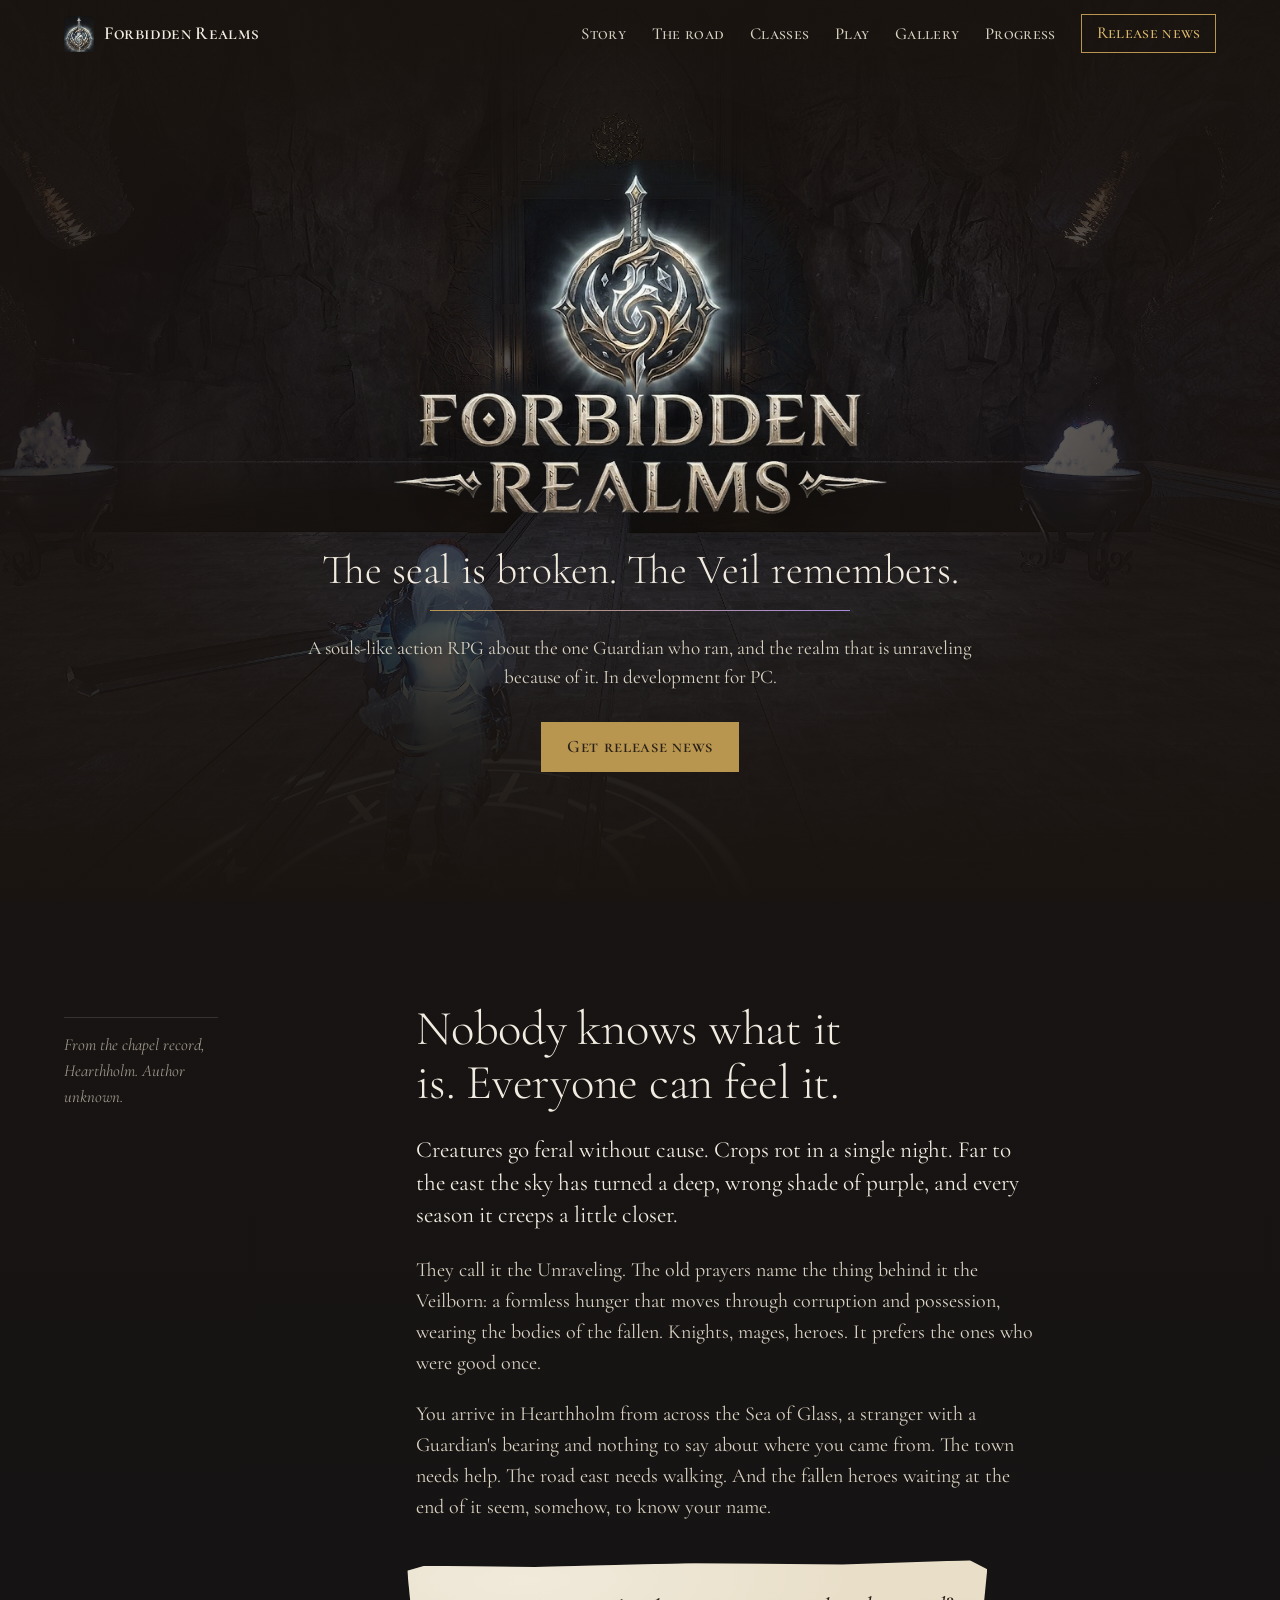
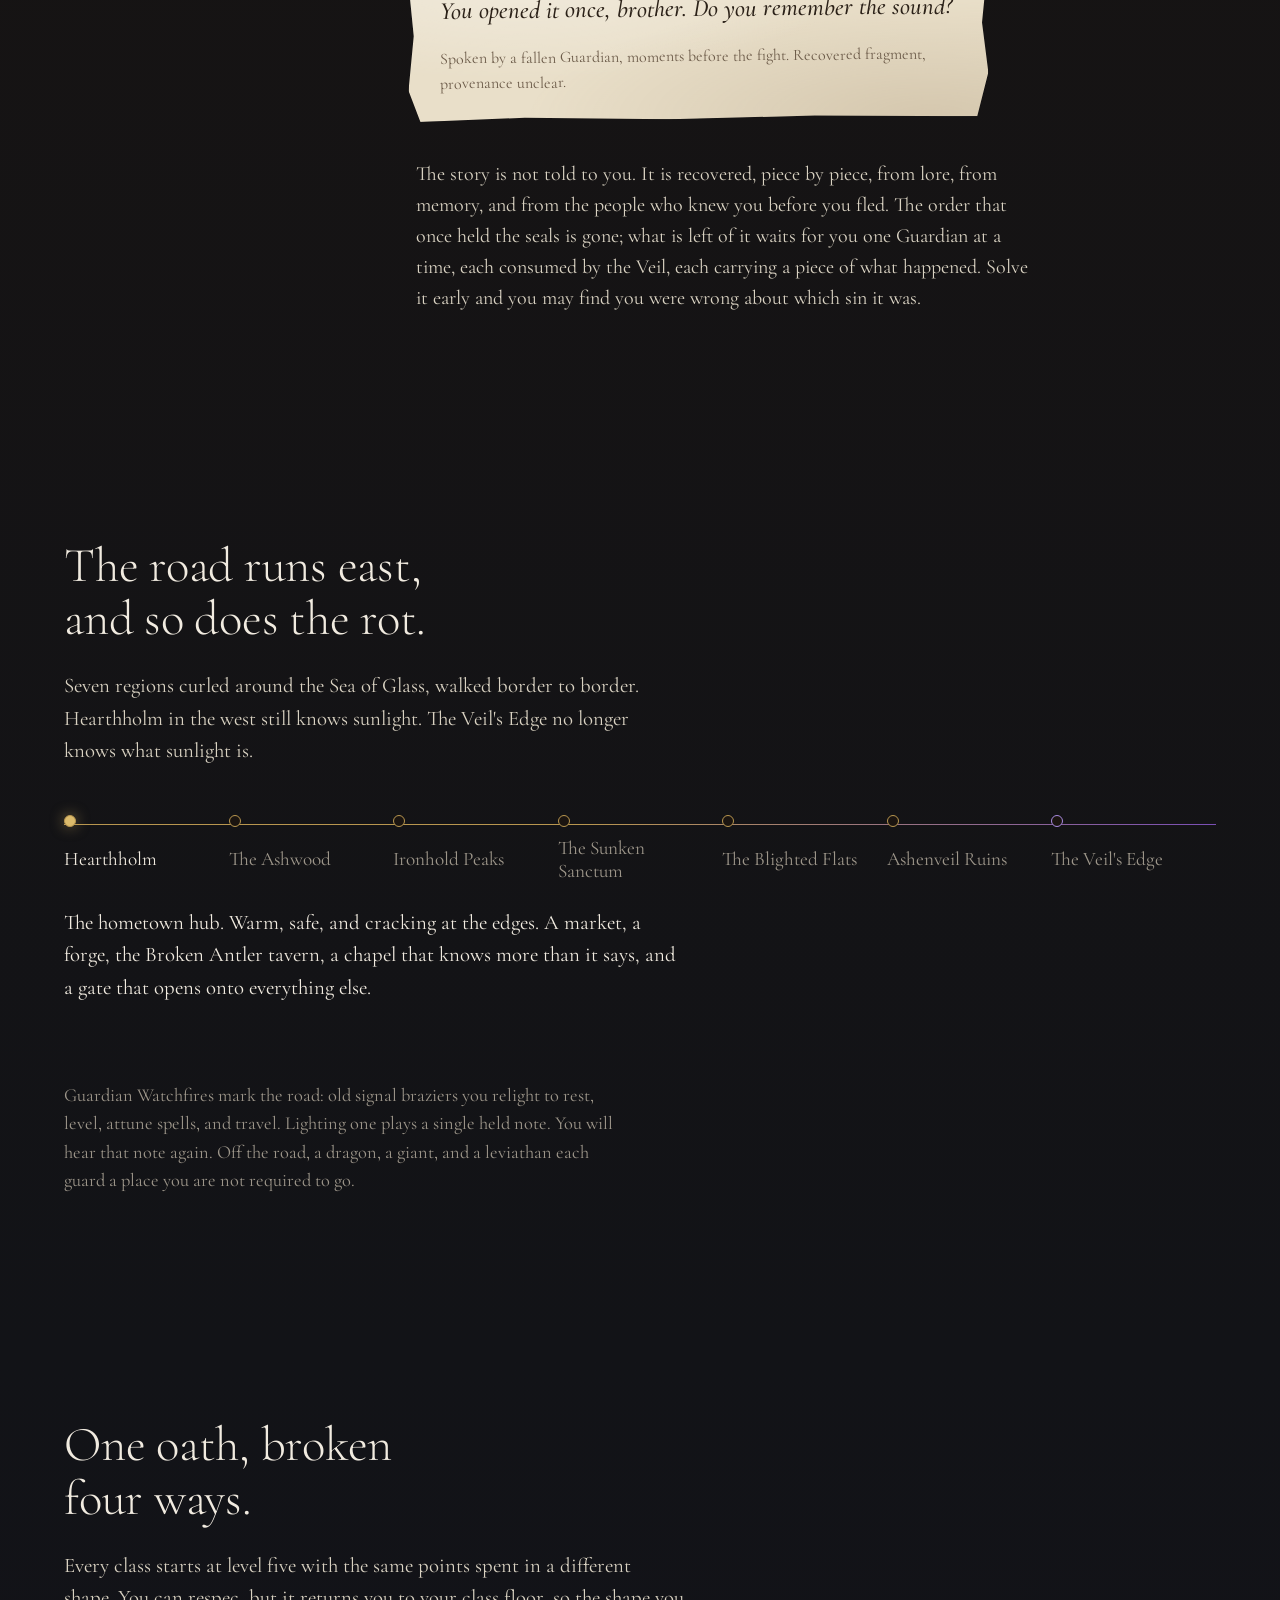
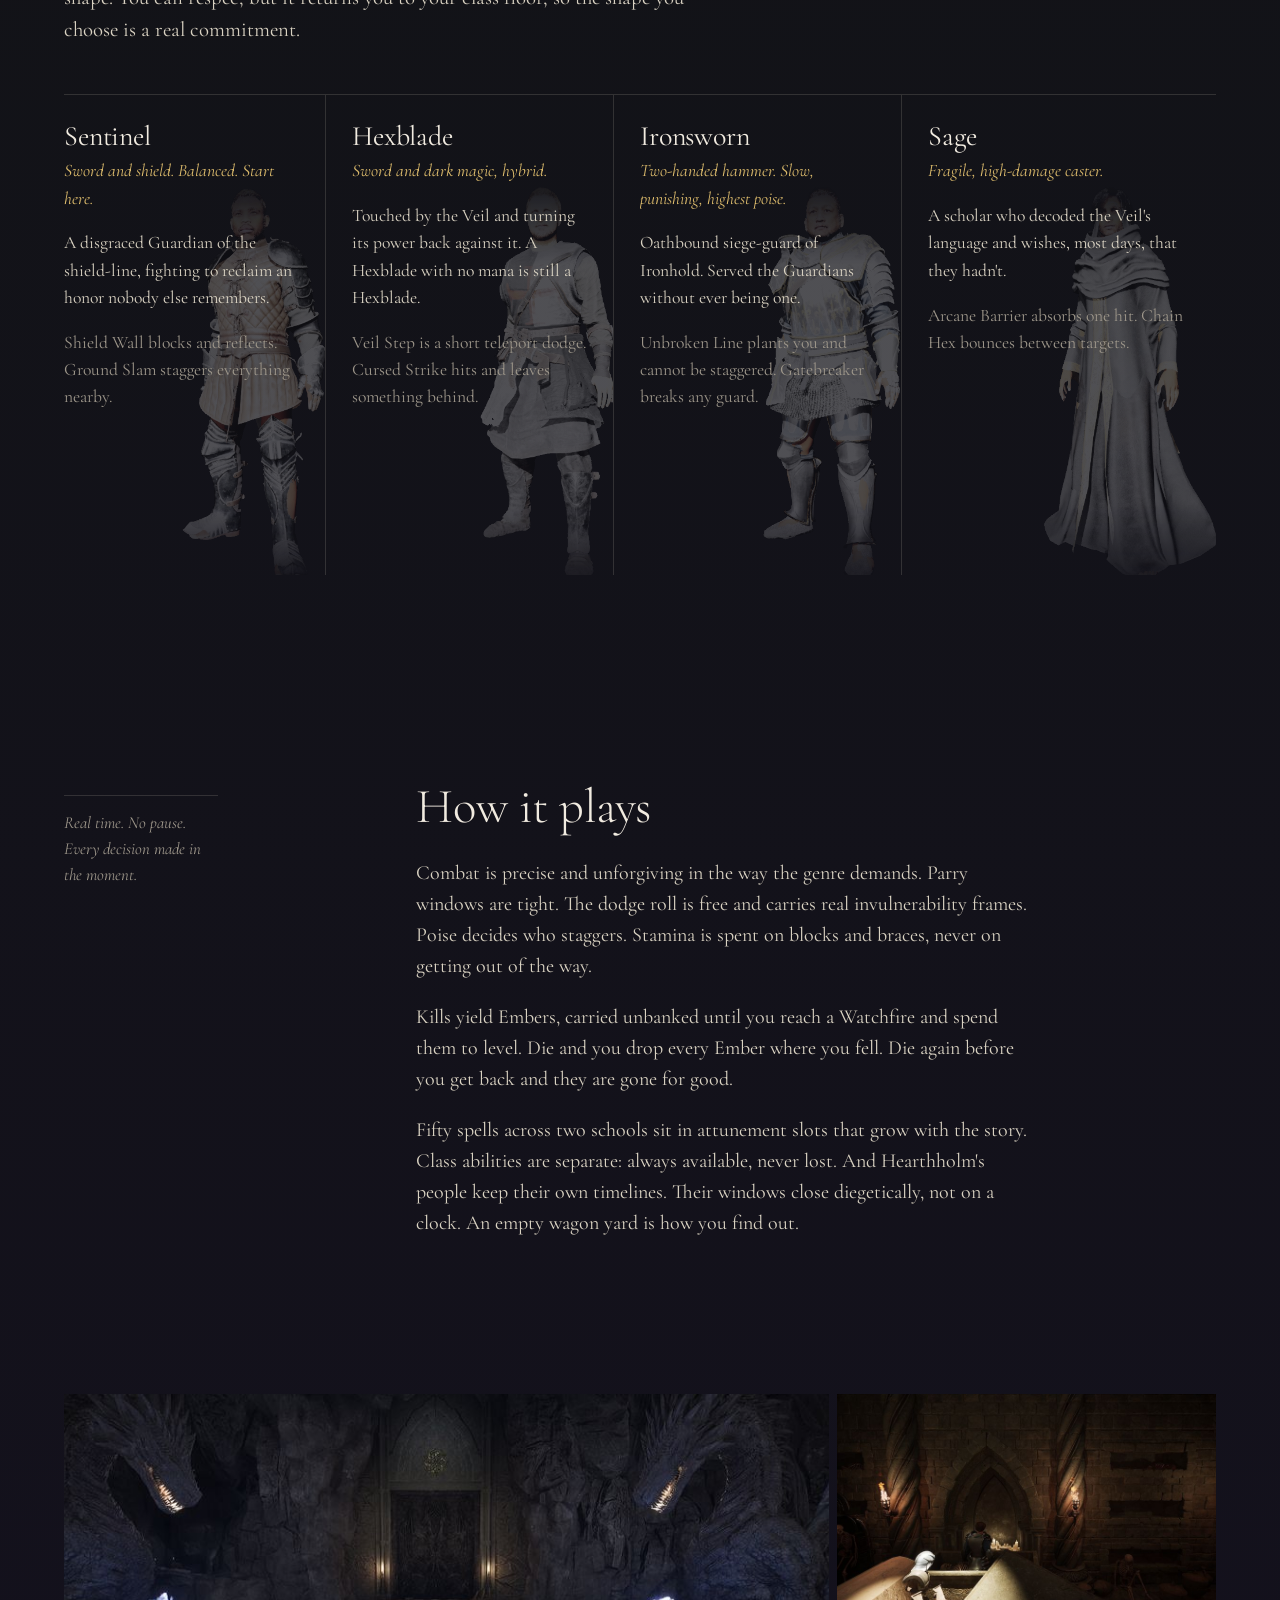
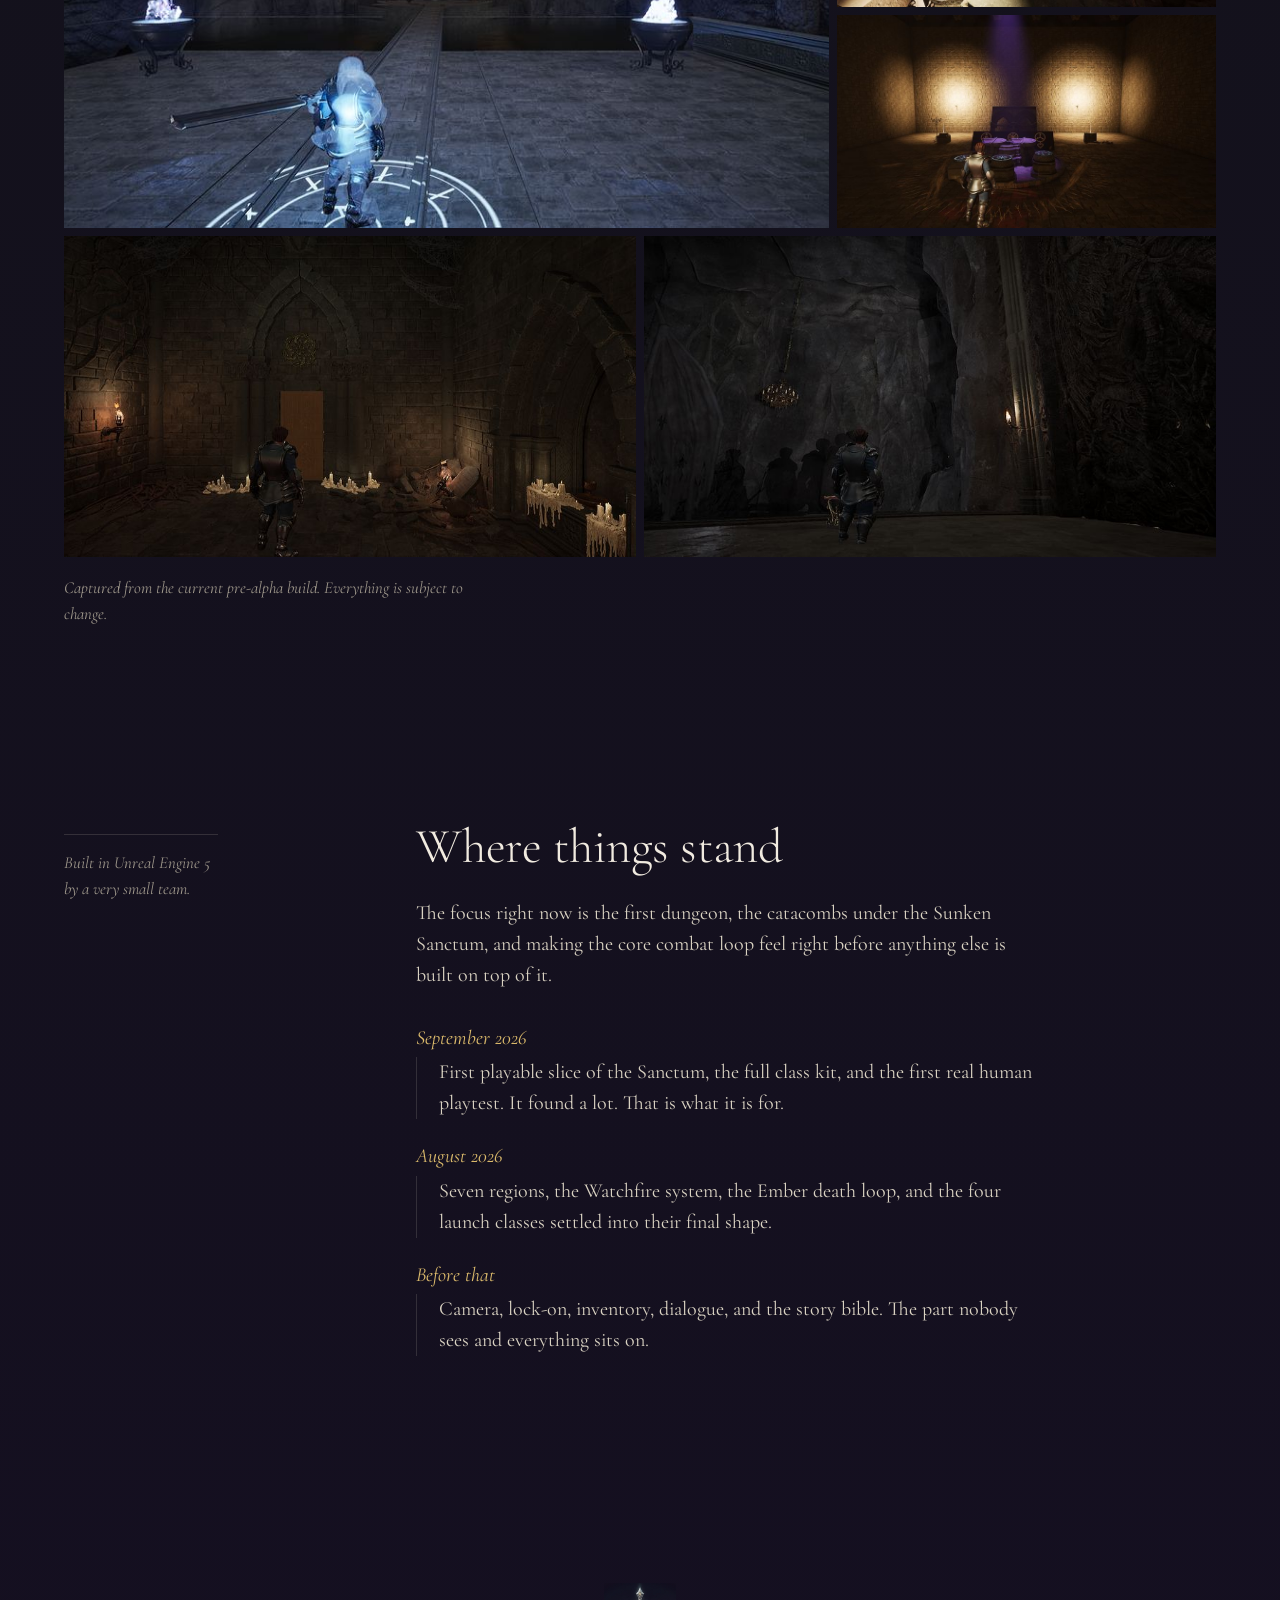
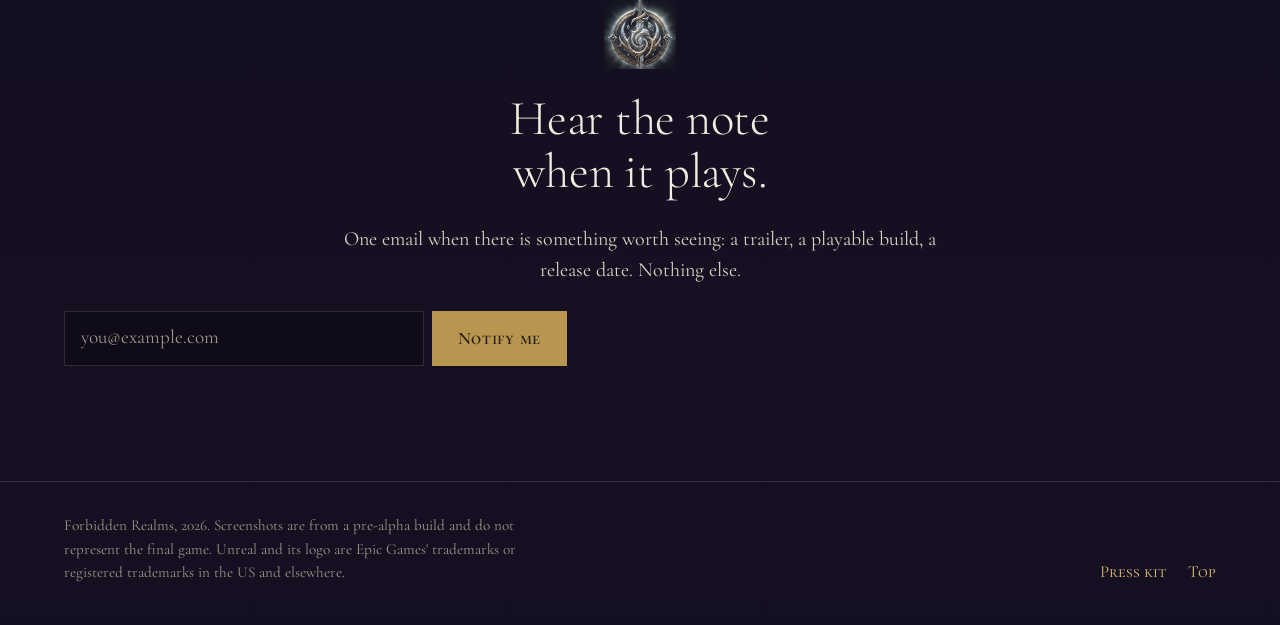
==== commit 7369176e: "class changes" ====
--- a/index.html
+++ b/index.html
@@ -144,7 +144,7 @@
     </div>
     <div class="classes__grid">
       <article>
-        <video class="classes__loop classes__loop--onblack" muted loop playsinline preload="none" poster="assets/video/sentinel.jpg" aria-hidden="true" tabindex="-1">
+        <video class="classes__loop" muted loop playsinline preload="none" poster="assets/video/sentinel.png" aria-hidden="true" tabindex="-1">
           <source data-src="assets/video/sentinel.webm" type="video/webm">
           <source data-src="assets/video/sentinel.mp4" type="video/mp4">
         </video>
@@ -154,7 +154,7 @@
         <p class="classes__kit">Shield Wall blocks and reflects. Ground Slam staggers everything nearby.</p>
       </article>
       <article>
-        <video class="classes__loop classes__loop--onblack" muted loop playsinline preload="none" poster="assets/video/hexblade.jpg" aria-hidden="true" tabindex="-1">
+        <video class="classes__loop" muted loop playsinline preload="none" poster="assets/video/hexblade.png" aria-hidden="true" tabindex="-1">
           <source data-src="assets/video/hexblade.webm" type="video/webm">
           <source data-src="assets/video/hexblade.mp4" type="video/mp4">
         </video>
@@ -164,7 +164,7 @@
         <p class="classes__kit">Veil Step is a short teleport dodge. Cursed Strike hits and leaves something behind.</p>
       </article>
       <article>
-        <video class="classes__loop classes__loop--onblack" muted loop playsinline preload="none" poster="assets/video/ironsworn.jpg" aria-hidden="true" tabindex="-1">
+        <video class="classes__loop" muted loop playsinline preload="none" poster="assets/video/ironsworn.png" aria-hidden="true" tabindex="-1">
           <source data-src="assets/video/ironsworn.webm" type="video/webm">
           <source data-src="assets/video/ironsworn.mp4" type="video/mp4">
         </video>
@@ -174,7 +174,7 @@
         <p class="classes__kit">Unbroken Line plants you and cannot be staggered. Gatebreaker breaks any guard.</p>
       </article>
       <article>
-        <video class="classes__loop classes__loop--onblack" muted loop playsinline preload="none" poster="assets/video/sage.jpg" aria-hidden="true" tabindex="-1">
+        <video class="classes__loop" muted loop playsinline preload="none" poster="assets/video/sage.png" aria-hidden="true" tabindex="-1">
           <source data-src="assets/video/sage.webm" type="video/webm">
           <source data-src="assets/video/sage.mp4" type="video/mp4">
         </video>
--- a/assets/css/style.css
+++ b/assets/css/style.css
@@ -226,9 +226,28 @@
   pointer-events: none;
 }
 .classes__loop--onblack { mix-blend-mode: screen; }
+/* Reduced motion: drop the video and show the loop's own transparent poster frame instead, so
+   these users still get the character art rather than an empty column. The poster PNGs carry a
+   real alpha channel, so no blend mode is needed (the old background-blend-mode: screen was for
+   the on-black era). Kept in sync with the poster= attributes in index.html. */
 @media (prefers-reduced-motion: reduce) {
   .classes__loop { display: none; }
-  .classes__grid article { background-repeat: no-repeat; background-position: right bottom; background-size: auto 88%; background-blend-mode: screen; }
+  .classes__grid article {
+    background-repeat: no-repeat; background-position: right bottom; background-size: auto 88%;
+    opacity: 1;
+  }
+  .classes__grid article::before {
+    content: ""; position: absolute; right: -6%; bottom: -4%; width: 78%; height: 88%; z-index: 0;
+    background-repeat: no-repeat; background-position: right bottom; background-size: contain;
+    opacity: 0.26; filter: saturate(0.45) contrast(1.05);
+    -webkit-mask-image: linear-gradient(180deg, transparent 0%, #000 22%, #000 78%, transparent 100%);
+    mask-image: linear-gradient(180deg, transparent 0%, #000 22%, #000 78%, transparent 100%);
+    pointer-events: none;
+  }
+  .classes__grid article:nth-child(1)::before { background-image: url("../video/sentinel.png"); }
+  .classes__grid article:nth-child(2)::before { background-image: url("../video/hexblade.png"); }
+  .classes__grid article:nth-child(3)::before { background-image: url("../video/ironsworn.png"); }
+  .classes__grid article:nth-child(4)::before { background-image: url("../video/sage.png"); }
 }
 .classes__grid article:last-child { border-right: 0; margin-right: 0; }
 .classes__grid h3 { margin-bottom: 0.2em; }
